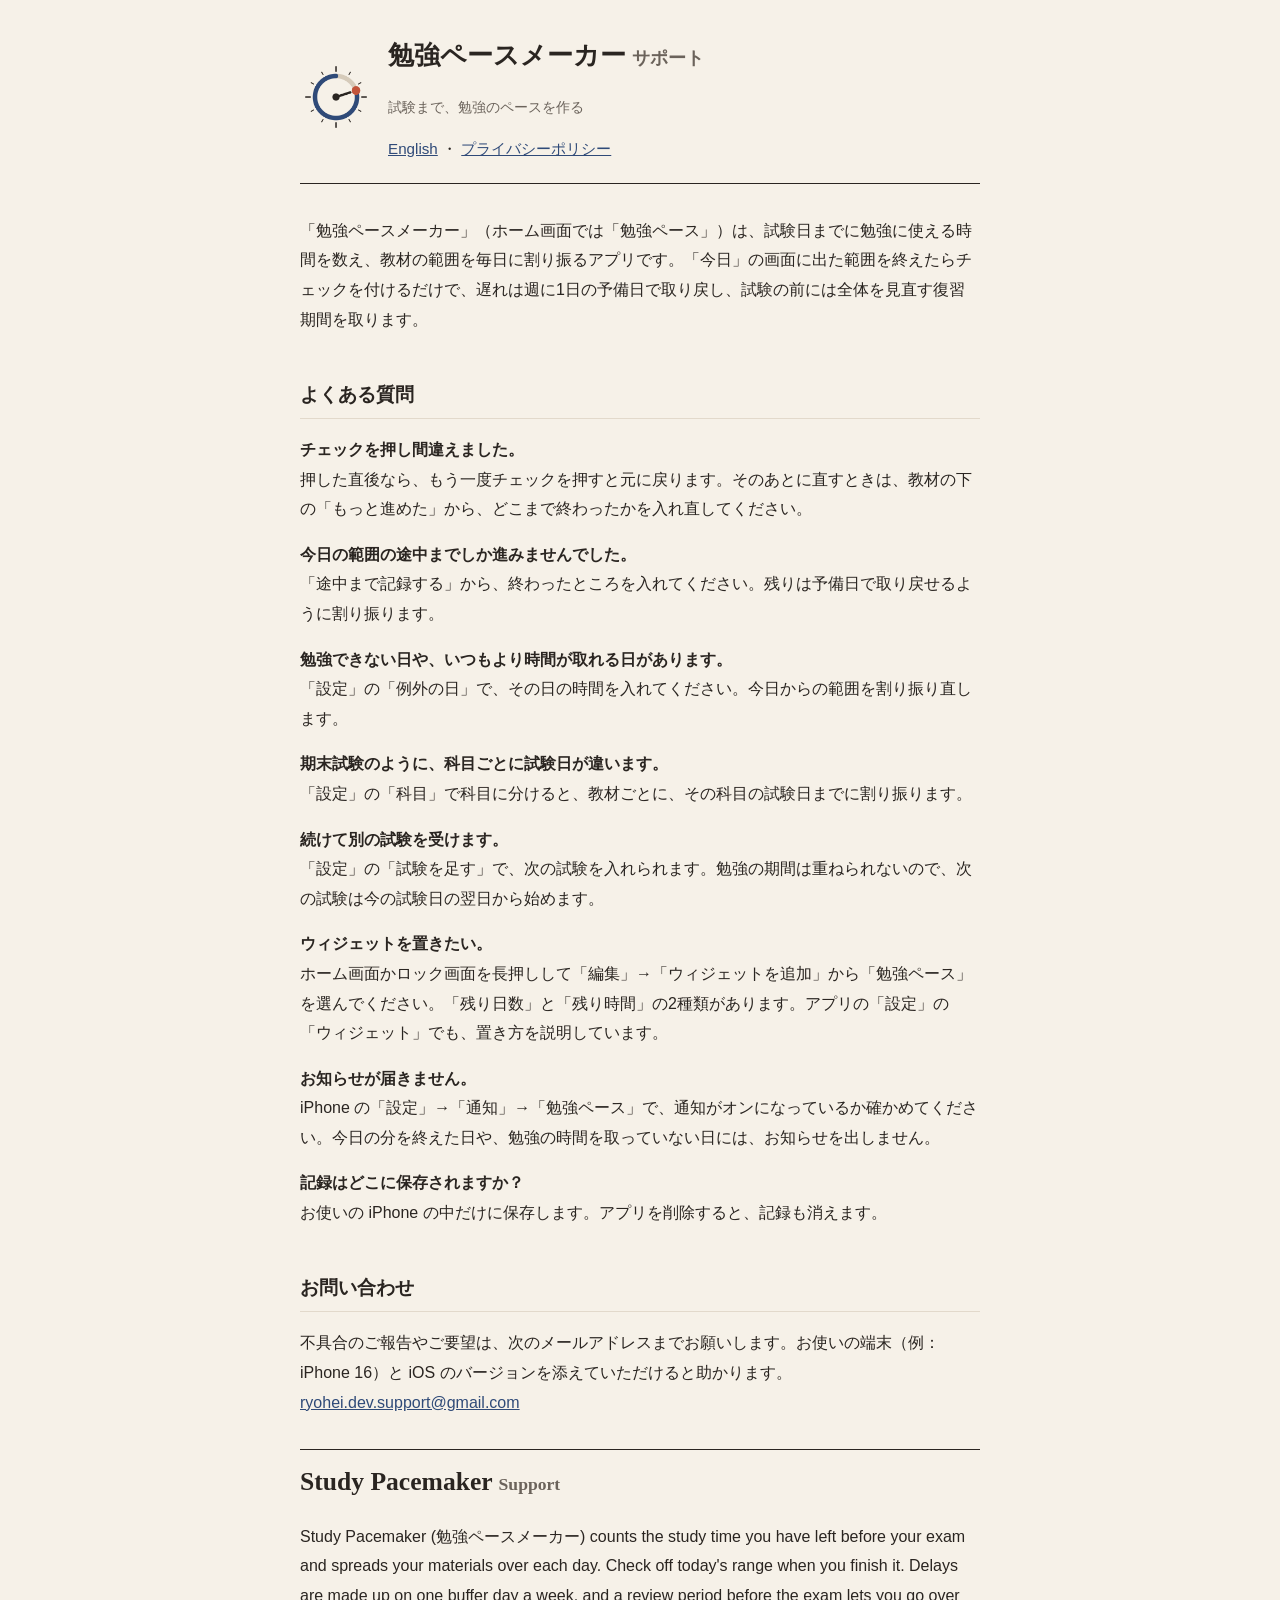
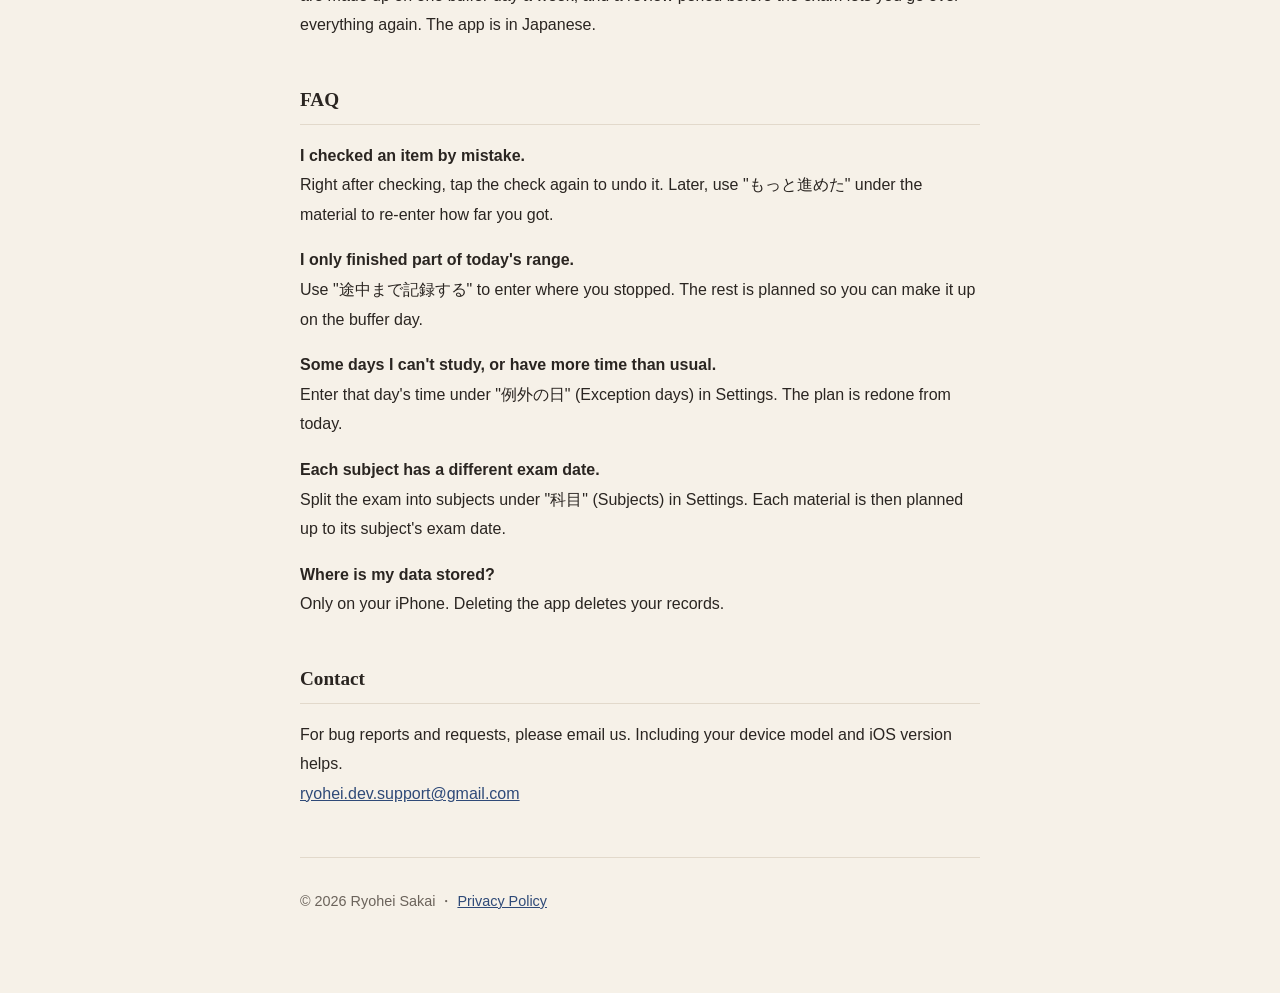
==== index.html @ 434a8622 "Add support and privacy pages for 勉強ペースメーカー Co-Authored-By: Claude Opus 5.5 <noreply@anthropic.com> " ====
<!doctype html>
<html lang="ja">
<head>
<meta charset="utf-8">
<meta name="viewport" content="width=device-width, initial-scale=1">
<title>勉強ペースメーカー サポート / Support</title>
<meta name="description" content="試験日までに勉強に使える時間を見せ、教材の範囲を毎日に割り振るアプリ「勉強ペースメーカー」のサポートページ。よくある質問とお問い合わせ先。">
<link rel="stylesheet" href="style.css">
<link rel="icon" type="image/png" href="icon.png">
<link rel="apple-touch-icon" href="icon.png">
</head>
<body>
<main>
<header>
  <img src="icon.png" alt="勉強ペースメーカーのアイコン">
  <div>
    <h1>勉強ペースメーカー <span>サポート</span></h1>
    <p class="sub">試験まで、勉強のペースを作る</p>
    <nav><a href="#en">English</a> ・ <a href="privacy.html">プライバシーポリシー</a></nav>
  </div>
</header>

<section class="lang" lang="ja">
<p>「勉強ペースメーカー」（ホーム画面では「勉強ペース」）は、試験日までに勉強に使える時間を数え、教材の範囲を毎日に割り振るアプリです。「今日」の画面に出た範囲を終えたらチェックを付けるだけで、遅れは週に1日の予備日で取り戻し、試験の前には全体を見直す復習期間を取ります。</p>

<h2>よくある質問</h2>
<p><strong>チェックを押し間違えました。</strong><br>
押した直後なら、もう一度チェックを押すと元に戻ります。そのあとに直すときは、教材の下の「もっと進めた」から、どこまで終わったかを入れ直してください。</p>
<p><strong>今日の範囲の途中までしか進みませんでした。</strong><br>
「途中まで記録する」から、終わったところを入れてください。残りは予備日で取り戻せるように割り振ります。</p>
<p><strong>勉強できない日や、いつもより時間が取れる日があります。</strong><br>
「設定」の「例外の日」で、その日の時間を入れてください。今日からの範囲を割り振り直します。</p>
<p><strong>期末試験のように、科目ごとに試験日が違います。</strong><br>
「設定」の「科目」で科目に分けると、教材ごとに、その科目の試験日までに割り振ります。</p>
<p><strong>続けて別の試験を受けます。</strong><br>
「設定」の「試験を足す」で、次の試験を入れられます。勉強の期間は重ねられないので、次の試験は今の試験日の翌日から始めます。</p>
<p><strong>ウィジェットを置きたい。</strong><br>
ホーム画面かロック画面を長押しして「編集」→「ウィジェットを追加」から「勉強ペース」を選んでください。「残り日数」と「残り時間」の2種類があります。アプリの「設定」の「ウィジェット」でも、置き方を説明しています。</p>
<p><strong>お知らせが届きません。</strong><br>
iPhone の「設定」→「通知」→「勉強ペース」で、通知がオンになっているか確かめてください。今日の分を終えた日や、勉強の時間を取っていない日には、お知らせを出しません。</p>
<p><strong>記録はどこに保存されますか？</strong><br>
お使いの iPhone の中だけに保存します。アプリを削除すると、記録も消えます。</p>

<h2>お問い合わせ</h2>
<p>不具合のご報告やご要望は、次のメールアドレスまでお願いします。お使いの端末（例：iPhone 16）と iOS のバージョンを添えていただけると助かります。<br>
<a href="mailto:ryohei.dev.support@gmail.com">ryohei.dev.support@gmail.com</a></p>
</section>

<section class="lang" lang="en" id="en">
<h1>Study Pacemaker <span>Support</span></h1>
<p>Study Pacemaker (勉強ペースメーカー) counts the study time you have left before your exam and spreads your materials over each day. Check off today's range when you finish it. Delays are made up on one buffer day a week, and a review period before the exam lets you go over everything again. The app is in Japanese.</p>

<h2>FAQ</h2>
<p><strong>I checked an item by mistake.</strong><br>
Right after checking, tap the check again to undo it. Later, use "もっと進めた" under the material to re-enter how far you got.</p>
<p><strong>I only finished part of today's range.</strong><br>
Use "途中まで記録する" to enter where you stopped. The rest is planned so you can make it up on the buffer day.</p>
<p><strong>Some days I can't study, or have more time than usual.</strong><br>
Enter that day's time under "例外の日" (Exception days) in Settings. The plan is redone from today.</p>
<p><strong>Each subject has a different exam date.</strong><br>
Split the exam into subjects under "科目" (Subjects) in Settings. Each material is then planned up to its subject's exam date.</p>
<p><strong>Where is my data stored?</strong><br>
Only on your iPhone. Deleting the app deletes your records.</p>

<h2>Contact</h2>
<p>For bug reports and requests, please email us. Including your device model and iOS version helps.<br>
<a href="mailto:ryohei.dev.support@gmail.com">ryohei.dev.support@gmail.com</a></p>
</section>

<footer><p>© 2026 Ryohei Sakai ・ <a href="privacy.html">Privacy Policy</a></p></footer>
</main>
</body>
</html>
---- style.css ----
/* 「ペース計」の紙の見た目に合わせる（生成りの紙・墨・藍・朱） */
:root {
  --paper: #f6f1e8;
  --raised: #fbf8f2;
  --ink: #2a2521;
  --ink2: #6b635b;
  --line: #e2d9cb;
  --ai: #2f4a78;
  --shu: #c2543a;
}
@media (prefers-color-scheme: dark) {
  :root {
    --paper: #1c1a17;
    --raised: #262320;
    --ink: #ede6da;
    --ink2: #a9a096;
    --line: #34302b;
    --ai: #8fa8d8;
    --shu: #e27d62;
  }
}
* { box-sizing: border-box; }
body {
  margin: 0;
  background: var(--paper);
  color: var(--ink);
  font-family: -apple-system, BlinkMacSystemFont, "Hiragino Sans", "Hiragino Kaku Gothic ProN", "Noto Sans JP", sans-serif;
  line-height: 1.85;
}
main { max-width: 720px; margin: 0 auto; padding: 32px 20px 64px; }
header { display: flex; align-items: center; gap: 16px; padding-bottom: 20px; border-bottom: 1.5px solid var(--ink); }
header img { width: 72px; height: 72px; border-radius: 16px; flex: none; }
h1, h2 { font-family: "Hiragino Mincho ProN", "Yu Mincho", "Noto Serif JP", serif; font-weight: 600; }
h1 { font-size: 1.6rem; margin: 0; }
h1 span { display: inline-block; font-size: 1.1rem; color: var(--ink2); }
h2 { font-size: 1.2rem; margin-top: 2.2em; padding-bottom: 6px; border-bottom: 1px solid var(--line); }
section.lang { margin-top: 32px; }
section.lang + section.lang { border-top: 1.5px solid var(--ink); padding-top: 8px; }
.updated, footer, .sub { color: var(--ink2); font-size: 0.9rem; }
a { color: var(--ai); }
nav { margin-top: 6px; font-size: 0.95rem; }
li { margin: 0.2em 0; }
strong { font-weight: 600; }
footer { margin-top: 48px; padding-top: 16px; border-top: 1px solid var(--line); }
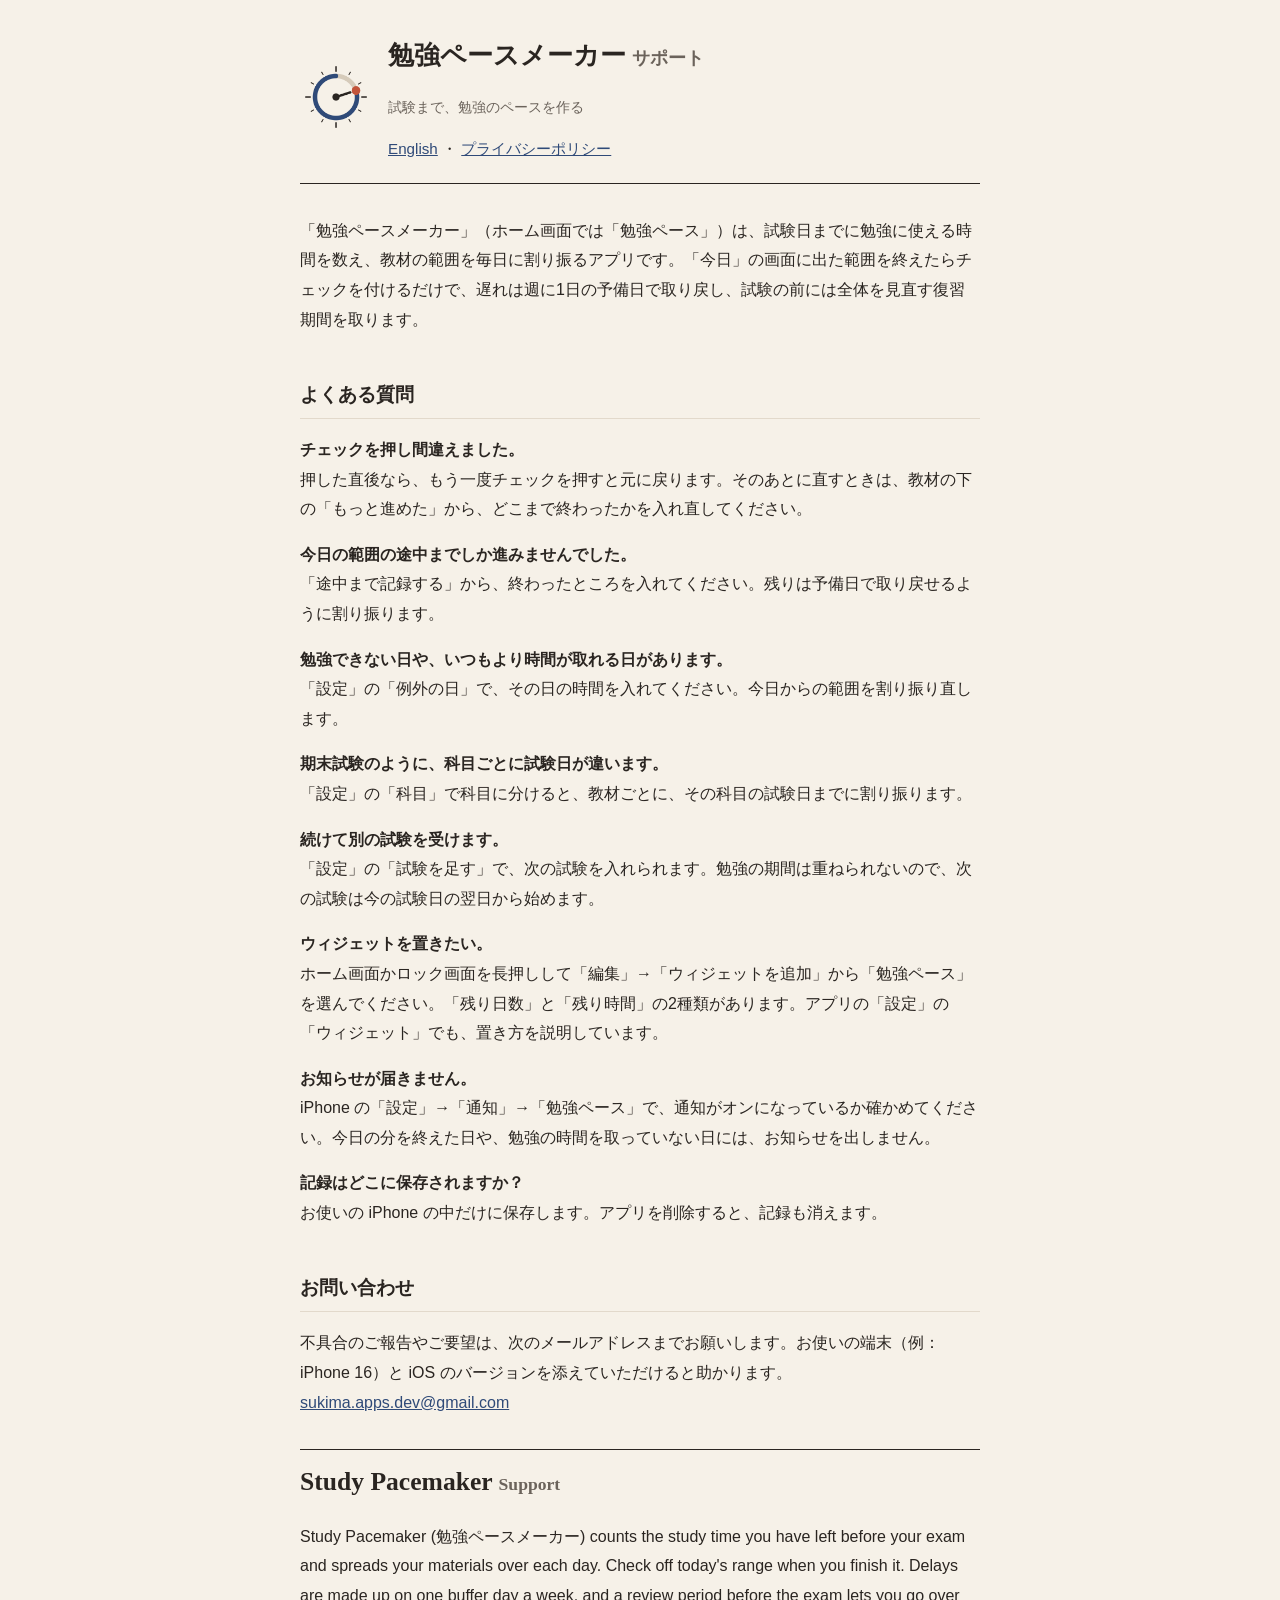
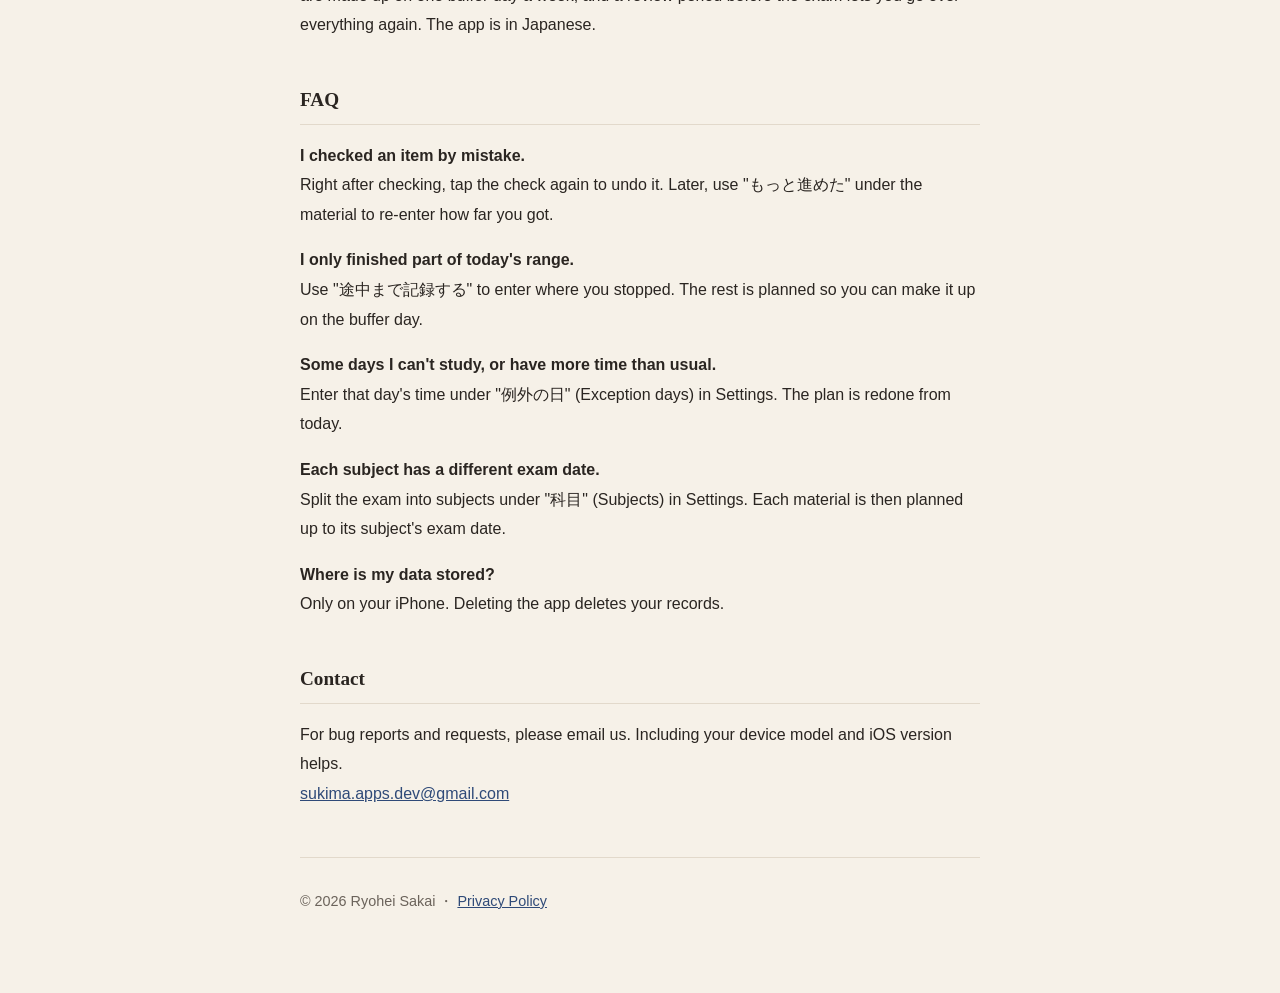
==== commit d1845c4a: "Change the contact address to sukima.apps.dev@gmail.com Co-Authored-By: Claude Opus 5.5 <noreply@ant" ====
--- a/index.html
+++ b/index.html
@@ -43,7 +43,7 @@
 
 <h2>お問い合わせ</h2>
 <p>不具合のご報告やご要望は、次のメールアドレスまでお願いします。お使いの端末（例：iPhone 16）と iOS のバージョンを添えていただけると助かります。<br>
-<a href="mailto:ryohei.dev.support@gmail.com">ryohei.dev.support@gmail.com</a></p>
+<a href="mailto:sukima.apps.dev@gmail.com">sukima.apps.dev@gmail.com</a></p>
 </section>
 
 <section class="lang" lang="en" id="en">
@@ -64,7 +64,7 @@
 
 <h2>Contact</h2>
 <p>For bug reports and requests, please email us. Including your device model and iOS version helps.<br>
-<a href="mailto:ryohei.dev.support@gmail.com">ryohei.dev.support@gmail.com</a></p>
+<a href="mailto:sukima.apps.dev@gmail.com">sukima.apps.dev@gmail.com</a></p>
 </section>
 
 <footer><p>© 2026 Ryohei Sakai ・ <a href="privacy.html">Privacy Policy</a></p></footer>
